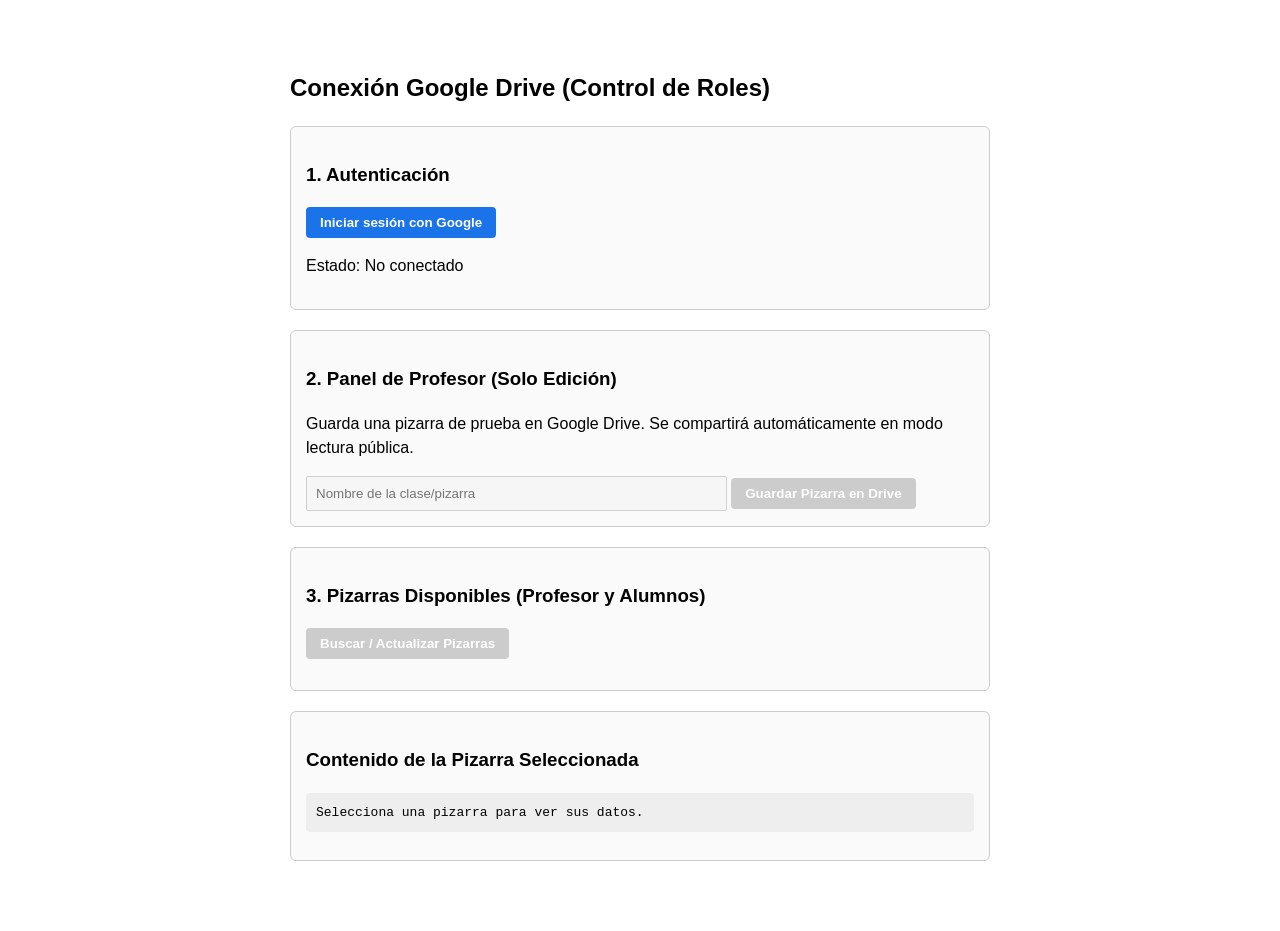
==== registro.html @ 4dcffdc2 "Add registro.html for Google Drive integration" ====
<!DOCTYPE html>
<html lang="es">
<head>
  <meta charset="UTF-8">
  <meta name="viewport" content="width=device-width, initial-scale=1.0">
  <title>Prueba de Integración Google Drive - Profesor/Alumnos</title>
  <style>
    body {
      font-family: Arial, sans-serif;
      max-width: 700px;
      margin: 30px auto;
      padding: 20px;
      line-height: 1.5;
    }
    .box {
      border: 1px solid #ccc;
      padding: 15px;
      border-radius: 6px;
      margin-bottom: 20px;
      background-color: #fafafa;
    }
    .badge {
      display: inline-block;
      padding: 4px 8px;
      border-radius: 4px;
      font-weight: bold;
      color: white;
    }
    .teacher { background-color: #2e7d32; }
    .student { background-color: #1565c0; }
    button {
      padding: 8px 14px;
      border: none;
      background-color: #1a73e8;
      color: white;
      border-radius: 4px;
      cursor: pointer;
      font-weight: bold;
    }
    button:disabled { background-color: #ccc; cursor: not-allowed; }
    ul { list-style-type: none; padding: 0; }
    li {
      background: white;
      border: 1px solid #ddd;
      padding: 10px;
      margin-bottom: 8px;
      display: flex;
      justify-content: space-between;
      align-items: center;
    }
  </style>
  <script src="https://accounts.google.com/gsi/client" onload="initGIS()" async defer></script>
</head>
<body>

  <h2>Conexión Google Drive (Control de Roles)</h2>

  <!-- 1. Autenticación -->
  <div class="box">
    <h3>1. Autenticación</h3>
    <button id="authBtn" onclick="handleAuthClick()">Iniciar sesión con Google</button>
    <p id="userInfo">Estado: No conectado</p>
    <p id="roleBadge"></p>
  </div>

  <!-- 2. Zona de Profesor (Edición/Guardado) -->
  <div class="box">
    <h3>2. Panel de Profesor (Solo Edición)</h3>
    <p>Guarda una pizarra de prueba en Google Drive. Se compartirá automáticamente en modo lectura pública.</p>
    <input type="text" id="boardTitle" placeholder="Nombre de la clase/pizarra" style="padding: 8px; width: 60%;" disabled>
    <button id="saveBtn" onclick="saveWhiteboardTest()" disabled>Guardar Pizarra en Drive</button>
  </div>

  <!-- 3. Zona de Alumnos y Profesor (Lectura/Carga) -->
  <div class="box">
    <h3>3. Pizarras Disponibles (Profesor y Alumnos)</h3>
    <button id="listBtn" onclick="listWhiteboards()" disabled>Buscar / Actualizar Pizarras</button>
    <ul id="boardsList"></ul>
  </div>

  <!-- 4. Vista previa de datos cargados -->
  <div class="box">
    <h3>Contenido de la Pizarra Seleccionada</h3>
    <pre id="fileContent" style="background: #eee; padding: 10px; border-radius: 4px;">Selecciona una pizarra para ver sus datos.</pre>
  </div>

  <script>
    // ⚠️ CONFIGURACIÓN:
    const CLIENT_ID = 'TU_CLIENT_ID_AQUI.apps.googleusercontent.com';
    const TEACHER_EMAIL = 'tu_correo_profesor@gmail.com'; // Correo exacto del profesor

    const SCOPES = 'https://www.googleapis.com/auth/drive.file https://www.googleapis.com/auth/userinfo.email';

    let tokenClient;
    let accessToken = null;
    let currentUserEmail = null;
    let isTeacher = false;

    function initGIS() {
      tokenClient = google.accounts.oauth2.initTokenClient({
        client_id: CLIENT_ID,
        scope: SCOPES,
        callback: async (response) => {
          if (response.error) return console.error(response);
          
          accessToken = response.access_token;
          await fetchUserProfile();
          updateUIByRole();
        },
      });
    }

    function handleAuthClick() {
      if (CLIENT_ID.includes('TU_CLIENT_ID_AQUI')) {
        alert('Ingresa un CLIENT_ID válido en el código.');
        return;
      }
      tokenClient.requestAccessToken({ prompt: 'consent' });
    }

    // Obtener correo del usuario autenticado
    async function fetchUserProfile() {
      try {
        const res = await fetch('https://www.googleapis.com/oauth2/v3/userinfo', {
          headers: { Authorization: `Bearer ${accessToken}` }
        });
        const data = await res.json();
        currentUserEmail = data.email;
        isTeacher = (currentUserEmail.toLowerCase() === TEACHER_EMAIL.toLowerCase());
      } catch (err) {
        console.error('Error obteniendo perfil:', err);
      }
    }

    // Actualizar interfaz según el rol detectado
    function updateUIByRole() {
      document.getElementById('userInfo').innerText = `Conectado como: ${currentUserEmail}`;
      const badge = document.getElementById('roleBadge');

      if (isTeacher) {
        badge.innerHTML = '<span class="badge teacher">ROL: PROFESOR (Editor)</span>';
        document.getElementById('boardTitle').disabled = false;
        document.getElementById('saveBtn').disabled = false;
      } else {
        badge.innerHTML = '<span class="badge student">ROL: ALUMNO (Solo Lectura)</span>';
        document.getElementById('boardTitle').disabled = true;
        document.getElementById('saveBtn').disabled = true;
      }

      document.getElementById('listBtn').disabled = false;
      listWhiteboards();
    }

    // GUARDAR (Solo Profesor): Crea archivo y le asigna permiso público de lectura
    async function saveWhiteboardTest() {
      const title = document.getElementById('boardTitle').value.trim() || 'Clase sin título';
      
      // Datos de ejemplo que representan el dibujo o estado de la pizarra
      const whiteboardData = {
        title: title,
        teacher: currentUserEmail,
        createdAt: new Date().toISOString(),
        strokes: [{ tool: 'pen', color: '#ff0000', points: [[10, 10], [50, 50]] }]
      };

      const metadata = {
        name: `PIZARRA_${title}.json`,
        mimeType: 'application/json'
      };

      const formData = new FormData();
      formData.append('metadata', new Blob([JSON.stringify(metadata)], { type: 'application/json' }));
      formData.append('file', new Blob([JSON.stringify(whiteboardData, null, 2)], { type: 'application/json' }));

      try {
        // 1. Subir archivo
        const response = await fetch('https://www.googleapis.com/upload/drive/v3/files?uploadType=multipart', {
          method: 'POST',
          headers: { Authorization: `Bearer ${accessToken}` },
          body: formData
        });
        const file = await response.json();

        if (response.ok) {
          // 2. Hacerlo accesible a CUALQUIER alumno sin registrar correos previa
          await setPublicReadPermission(file.id);
          alert('Pizarra guardada y publicada para los alumnos con éxito.');
          listWhiteboards();
        } else {
          alert('Error al guardar: ' + file.error.message);
        }
      } catch (err) {
        console.error(err);
      }
    }

    // Otorga permiso de lectura a cualquiera que tenga acceso
    async function setPublicReadPermission(fileId) {
      await fetch(`https://www.googleapis.com/drive/v3/files/${fileId}/permissions`, {
        method: 'POST',
        headers: {
          Authorization: `Bearer ${accessToken}`,
          'Content-Type': 'application/json'
        },
        body: JSON.stringify({
          role: 'reader',
          type: 'anyone'
        })
      });
    }

    // LISTAR: Muestra las pizarras disponibles
    async function listWhiteboards() {
      try {
        const response = await fetch("https://www.googleapis.com/drive/v3/files?q=name+contains+'PIZARRA_'&fields=files(id,name,createdTime)", {
          headers: { Authorization: `Bearer ${accessToken}` }
        });
        const data = await response.json();
        const list = document.getElementById('boardsList');
        list.innerHTML = '';

        if (data.files && data.files.length > 0) {
          data.files.forEach(file => {
            const li = document.createElement('li');
            li.innerHTML = `
              <span><strong>${file.name}</strong></span>
              <button onclick="readWhiteboard('${file.id}')">Abrir / Leer</button>
            `;
            list.appendChild(li);
          });
        } else {
          list.innerHTML = '<li>No se encontraron pizarras guardadas.</li>';
        }
      } catch (err) {
        console.error(err);
      }
    }

    // LEER: Obtiene los datos del archivo seleccionado
    async function readWhiteboard(fileId) {
      try {
        const response = await fetch(`https://www.googleapis.com/drive/v3/files/${fileId}?alt=media`, {
          headers: { Authorization: `Bearer ${accessToken}` }
        });
        const content = await response.text();
        document.getElementById('fileContent').innerText = content;
      } catch (err) {
        console.error(err);
      }
    }
  </script>
</body>
</html>
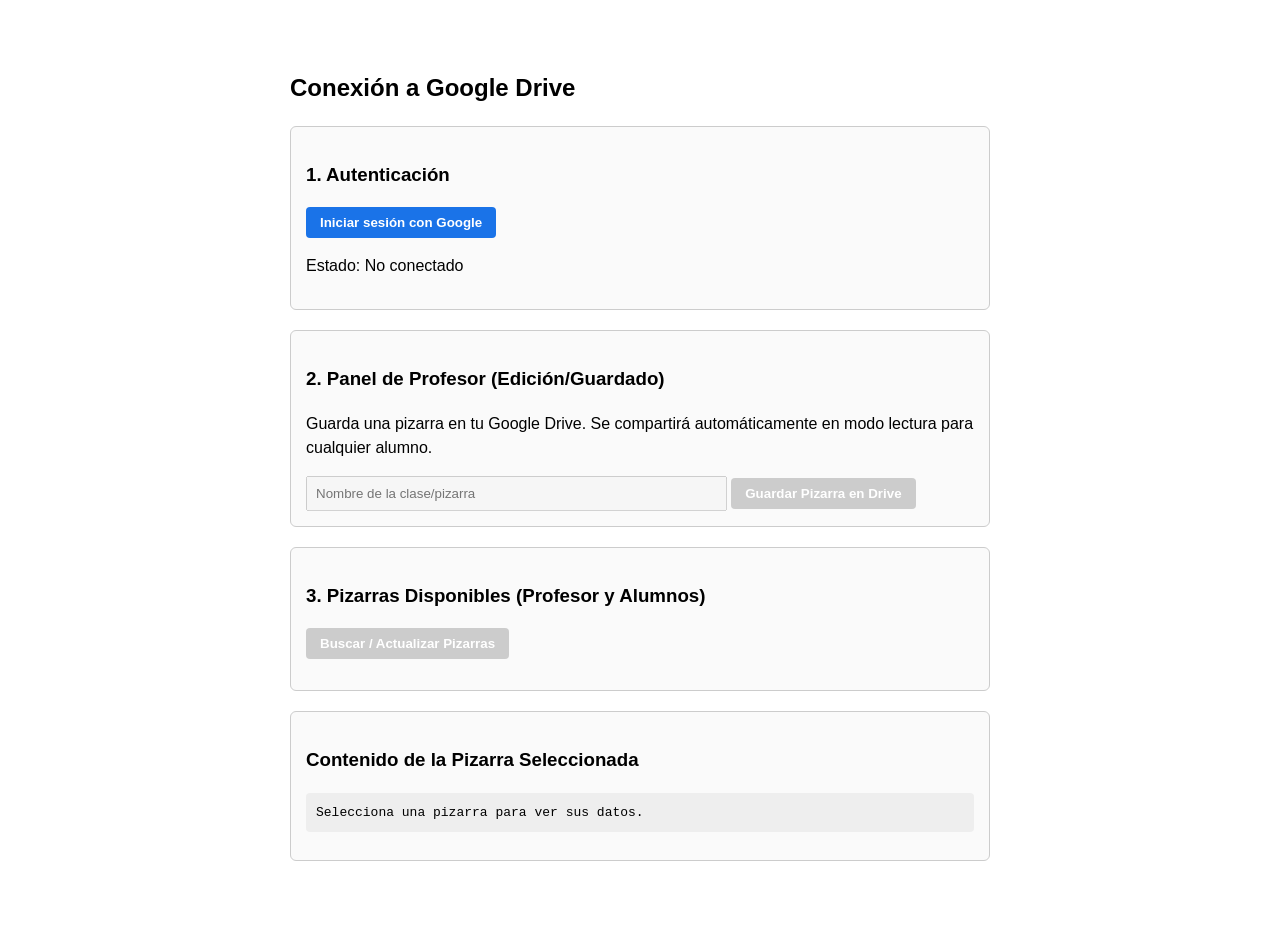
==== commit fec5a969: "Update registro.html" ====
--- a/registro.html
+++ b/registro.html
@@ -3,7 +3,7 @@
 <head>
   <meta charset="UTF-8">
   <meta name="viewport" content="width=device-width, initial-scale=1.0">
-  <title>Prueba de Integración Google Drive - Profesor/Alumnos</title>
+  <title>Conexión Google Drive - Integración Pizarra</title>
   <style>
     body {
       font-family: Arial, sans-serif;
@@ -53,7 +53,7 @@
 </head>
 <body>
 
-  <h2>Conexión Google Drive (Control de Roles)</h2>
+  <h2>Conexión a Google Drive</h2>
 
   <!-- 1. Autenticación -->
   <div class="box">
@@ -63,15 +63,15 @@
     <p id="roleBadge"></p>
   </div>
 
-  <!-- 2. Zona de Profesor (Edición/Guardado) -->
-  <div class="box">
-    <h3>2. Panel de Profesor (Solo Edición)</h3>
-    <p>Guarda una pizarra de prueba en Google Drive. Se compartirá automáticamente en modo lectura pública.</p>
+  <!-- 2. Zona de Profesor -->
+  <div class="box">
+    <h3>2. Panel de Profesor (Edición/Guardado)</h3>
+    <p>Guarda una pizarra en tu Google Drive. Se compartirá automáticamente en modo lectura para cualquier alumno.</p>
     <input type="text" id="boardTitle" placeholder="Nombre de la clase/pizarra" style="padding: 8px; width: 60%;" disabled>
     <button id="saveBtn" onclick="saveWhiteboardTest()" disabled>Guardar Pizarra en Drive</button>
   </div>
 
-  <!-- 3. Zona de Alumnos y Profesor (Lectura/Carga) -->
+  <!-- 3. Zona de Alumnos y Profesor -->
   <div class="box">
     <h3>3. Pizarras Disponibles (Profesor y Alumnos)</h3>
     <button id="listBtn" onclick="listWhiteboards()" disabled>Buscar / Actualizar Pizarras</button>
@@ -81,13 +81,13 @@
   <!-- 4. Vista previa de datos cargados -->
   <div class="box">
     <h3>Contenido de la Pizarra Seleccionada</h3>
-    <pre id="fileContent" style="background: #eee; padding: 10px; border-radius: 4px;">Selecciona una pizarra para ver sus datos.</pre>
+    <pre id="fileContent" style="background: #eee; padding: 10px; border-radius: 4px; overflow-x: auto;">Selecciona una pizarra para ver sus datos.</pre>
   </div>
 
   <script>
-    // ⚠️ CONFIGURACIÓN:
-    const CLIENT_ID = 'TU_CLIENT_ID_AQUI.apps.googleusercontent.com';
-    const TEACHER_EMAIL = 'tu_correo_profesor@gmail.com'; // Correo exacto del profesor
+      // Configuración de credenciales y roles
+      const CLIENT_ID = '105539045721-rqso8ee1qvak0f35lm72dl0iqgaisqqe.apps.googleusercontent.com';
+      const TEACHER_EMAIL = 'ingeniero.diego.bustamante@gmail.com';
 
     const SCOPES = 'https://www.googleapis.com/auth/drive.file https://www.googleapis.com/auth/userinfo.email';
 
@@ -101,7 +101,11 @@
         client_id: CLIENT_ID,
         scope: SCOPES,
         callback: async (response) => {
-          if (response.error) return console.error(response);
+          if (response.error) {
+            console.error('Error OAuth:', response);
+            alert('Error al iniciar sesión: ' + response.error);
+            return;
+          }
           
           accessToken = response.access_token;
           await fetchUserProfile();
@@ -111,10 +115,6 @@
     }
 
     function handleAuthClick() {
-      if (CLIENT_ID.includes('TU_CLIENT_ID_AQUI')) {
-        alert('Ingresa un CLIENT_ID válido en el código.');
-        return;
-      }
       tokenClient.requestAccessToken({ prompt: 'consent' });
     }
 
@@ -151,11 +151,10 @@
       listWhiteboards();
     }
 
-    // GUARDAR (Solo Profesor): Crea archivo y le asigna permiso público de lectura
+    // GUARDAR (Solo Profesor)
     async function saveWhiteboardTest() {
       const title = document.getElementById('boardTitle').value.trim() || 'Clase sin título';
       
-      // Datos de ejemplo que representan el dibujo o estado de la pizarra
       const whiteboardData = {
         title: title,
         teacher: currentUserEmail,
@@ -173,7 +172,6 @@
       formData.append('file', new Blob([JSON.stringify(whiteboardData, null, 2)], { type: 'application/json' }));
 
       try {
-        // 1. Subir archivo
         const response = await fetch('https://www.googleapis.com/upload/drive/v3/files?uploadType=multipart', {
           method: 'POST',
           headers: { Authorization: `Bearer ${accessToken}` },
@@ -182,9 +180,8 @@
         const file = await response.json();
 
         if (response.ok) {
-          // 2. Hacerlo accesible a CUALQUIER alumno sin registrar correos previa
           await setPublicReadPermission(file.id);
-          alert('Pizarra guardada y publicada para los alumnos con éxito.');
+          alert('Pizarra guardada en Drive y compartida en modo lectura.');
           listWhiteboards();
         } else {
           alert('Error al guardar: ' + file.error.message);
@@ -194,7 +191,7 @@
       }
     }
 
-    // Otorga permiso de lectura a cualquiera que tenga acceso
+    // Asignar permiso de lectura pública
     async function setPublicReadPermission(fileId) {
       await fetch(`https://www.googleapis.com/drive/v3/files/${fileId}/permissions`, {
         method: 'POST',
@@ -209,7 +206,7 @@
       });
     }
 
-    // LISTAR: Muestra las pizarras disponibles
+    // LISTAR Pizarras
     async function listWhiteboards() {
       try {
         const response = await fetch("https://www.googleapis.com/drive/v3/files?q=name+contains+'PIZARRA_'&fields=files(id,name,createdTime)", {
@@ -236,7 +233,7 @@
       }
     }
 
-    // LEER: Obtiene los datos del archivo seleccionado
+    // LEER Pizarra
     async function readWhiteboard(fileId) {
       try {
         const response = await fetch(`https://www.googleapis.com/drive/v3/files/${fileId}?alt=media`, {
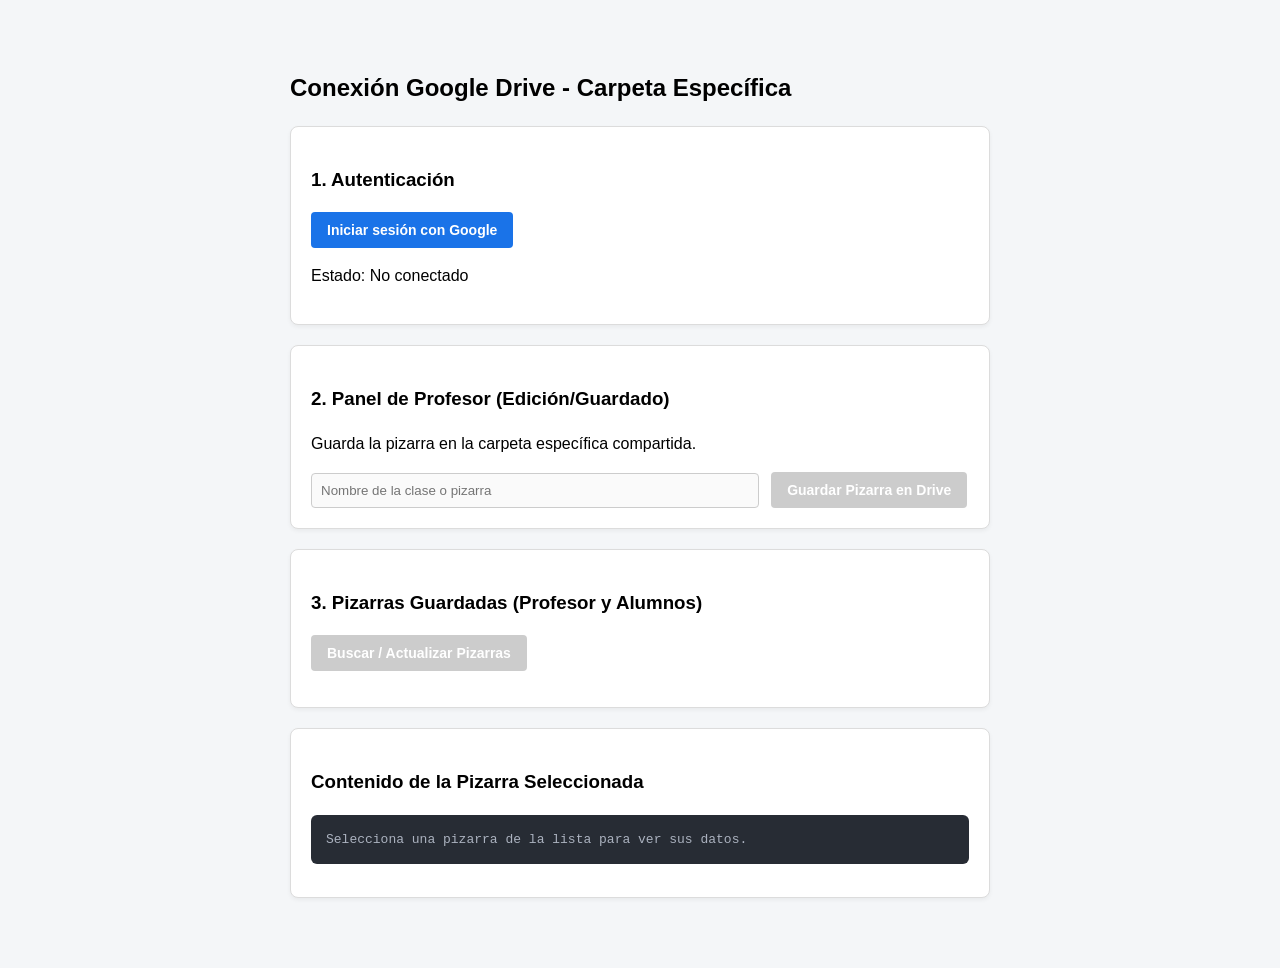
==== commit 7eecf225: "prueba de coneccion a google" ====
--- a/registro.html
+++ b/registro.html
@@ -1,9 +1,10 @@
+
 <!DOCTYPE html>
 <html lang="es">
 <head>
   <meta charset="UTF-8">
   <meta name="viewport" content="width=device-width, initial-scale=1.0">
-  <title>Conexión Google Drive - Integración Pizarra</title>
+  <title>Conexión Google Drive - Carpeta Específica</title>
   <style>
     body {
       font-family: Arial, sans-serif;
@@ -11,83 +12,106 @@
       margin: 30px auto;
       padding: 20px;
       line-height: 1.5;
+      background-color: #f4f6f8;
     }
     .box {
-      border: 1px solid #ccc;
-      padding: 15px;
-      border-radius: 6px;
+      border: 1px solid #dcdcdc;
+      padding: 20px;
+      border-radius: 8px;
       margin-bottom: 20px;
-      background-color: #fafafa;
+      background-color: #ffffff;
+      box-shadow: 0 2px 4px rgba(0,0,0,0.05);
     }
     .badge {
       display: inline-block;
-      padding: 4px 8px;
+      padding: 5px 10px;
       border-radius: 4px;
       font-weight: bold;
       color: white;
+      margin-top: 5px;
     }
     .teacher { background-color: #2e7d32; }
     .student { background-color: #1565c0; }
     button {
-      padding: 8px 14px;
+      padding: 10px 16px;
       border: none;
       background-color: #1a73e8;
       color: white;
       border-radius: 4px;
       cursor: pointer;
       font-weight: bold;
+      font-size: 14px;
     }
     button:disabled { background-color: #ccc; cursor: not-allowed; }
-    ul { list-style-type: none; padding: 0; }
+    input[type="text"] {
+      padding: 9px;
+      width: 65%;
+      border: 1px solid #ccc;
+      border-radius: 4px;
+      margin-right: 8px;
+    }
+    ul { list-style-type: none; padding: 0; margin-top: 15px; }
     li {
-      background: white;
-      border: 1px solid #ddd;
-      padding: 10px;
+      background: #f9f9f9;
+      border: 1px solid #e0e0e0;
+      padding: 12px;
       margin-bottom: 8px;
+      border-radius: 4px;
       display: flex;
       justify-content: space-between;
       align-items: center;
+    }
+    pre {
+      background: #272c34;
+      color: #abb2bf;
+      padding: 15px;
+      border-radius: 6px;
+      overflow-x: auto;
+      max-height: 250px;
     }
   </style>
   <script src="https://accounts.google.com/gsi/client" onload="initGIS()" async defer></script>
 </head>
 <body>
 
-  <h2>Conexión a Google Drive</h2>
+  <h2>Conexión Google Drive - Carpeta Específica</h2>
 
   <!-- 1. Autenticación -->
   <div class="box">
     <h3>1. Autenticación</h3>
     <button id="authBtn" onclick="handleAuthClick()">Iniciar sesión con Google</button>
     <p id="userInfo">Estado: No conectado</p>
-    <p id="roleBadge"></p>
-  </div>
-
-  <!-- 2. Zona de Profesor -->
+    <div id="roleBadge"></div>
+  </div>
+
+  <!-- 2. Panel de Profesor -->
   <div class="box">
     <h3>2. Panel de Profesor (Edición/Guardado)</h3>
-    <p>Guarda una pizarra en tu Google Drive. Se compartirá automáticamente en modo lectura para cualquier alumno.</p>
-    <input type="text" id="boardTitle" placeholder="Nombre de la clase/pizarra" style="padding: 8px; width: 60%;" disabled>
+    <p>Guarda la pizarra en la carpeta específica compartida.</p>
+    <input type="text" id="boardTitle" placeholder="Nombre de la clase o pizarra" disabled>
     <button id="saveBtn" onclick="saveWhiteboardTest()" disabled>Guardar Pizarra en Drive</button>
   </div>
 
-  <!-- 3. Zona de Alumnos y Profesor -->
-  <div class="box">
-    <h3>3. Pizarras Disponibles (Profesor y Alumnos)</h3>
+  <!-- 3. Zona de Pizarras Disponibles -->
+  <div class="box">
+    <h3>3. Pizarras Guardadas (Profesor y Alumnos)</h3>
     <button id="listBtn" onclick="listWhiteboards()" disabled>Buscar / Actualizar Pizarras</button>
     <ul id="boardsList"></ul>
   </div>
 
-  <!-- 4. Vista previa de datos cargados -->
+  <!-- 4. Contenido de Pizarra -->
   <div class="box">
     <h3>Contenido de la Pizarra Seleccionada</h3>
-    <pre id="fileContent" style="background: #eee; padding: 10px; border-radius: 4px; overflow-x: auto;">Selecciona una pizarra para ver sus datos.</pre>
+    <pre id="fileContent">Selecciona una pizarra de la lista para ver sus datos.</pre>
   </div>
 
   <script>
-      // Configuración de credenciales y roles
-      const CLIENT_ID = '105539045721-rqso8ee1qvak0f35lm72dl0iqgaisqqe.apps.googleusercontent.com';
-      const TEACHER_EMAIL = 'ingeniero.diego.bustamante@gmail.com';
+    // CONFIGURACIÓN DE CREDENCIALES Y CARPETA
+    const CLIENT_ID = '105539045721-rqso8ee1qvak0f35lm72dl0iqgaisqqe.apps.googleusercontent.com';
+    const TEACHER_EMAIL = 'ingeniero.diego.bustamante@gmail.com';
+    
+    // ⚠️ PEGA AQUÍ EL ID DE TU CARPETA OBTENIDO DE LA URL DE DRIVE:
+    const TARGET_FOLDER_ID = '1F9G2av-nBxT4lnOI9TeG4Do0cadbbESQ'; 
 
     const SCOPES = 'https://www.googleapis.com/auth/drive.file https://www.googleapis.com/auth/userinfo.email';
 
@@ -102,11 +126,10 @@
         scope: SCOPES,
         callback: async (response) => {
           if (response.error) {
-            console.error('Error OAuth:', response);
-            alert('Error al iniciar sesión: ' + response.error);
+            console.error('Error de autenticación:', response);
+            alert('Error al autenticar: ' + response.error);
             return;
           }
-          
           accessToken = response.access_token;
           await fetchUserProfile();
           updateUIByRole();
@@ -114,11 +137,11 @@
       });
     }
 
-    function handleAuthClick() {
-      tokenClient.requestAccessToken({ prompt: 'consent' });
-    }
-
-    // Obtener correo del usuario autenticado
+     function handleAuthClick() {
+      // 'select_account consent' fuerza el menú de selección de correo y confirmación de permisos
+    tokenClient.requestAccessToken({ prompt: 'select_account consent' });
+     }
+
     async function fetchUserProfile() {
       try {
         const res = await fetch('https://www.googleapis.com/oauth2/v3/userinfo', {
@@ -128,11 +151,10 @@
         currentUserEmail = data.email;
         isTeacher = (currentUserEmail.toLowerCase() === TEACHER_EMAIL.toLowerCase());
       } catch (err) {
-        console.error('Error obteniendo perfil:', err);
-      }
-    }
-
-    // Actualizar interfaz según el rol detectado
+        console.error('Error al obtener perfil:', err);
+      }
+    }
+
     function updateUIByRole() {
       document.getElementById('userInfo').innerText = `Conectado como: ${currentUserEmail}`;
       const badge = document.getElementById('roleBadge');
@@ -151,10 +173,15 @@
       listWhiteboards();
     }
 
-    // GUARDAR (Solo Profesor)
+    // GUARDAR: Guarda directamente dentro del ID de carpeta especificado
     async function saveWhiteboardTest() {
       const title = document.getElementById('boardTitle').value.trim() || 'Clase sin título';
-      
+
+      if (TARGET_FOLDER_ID === 'TU_FOLDER_ID_AQUI') {
+        alert('Por favor reemplaza TU_FOLDER_ID_AQUI en el código por el ID real de tu carpeta.');
+        return;
+      }
+
       const whiteboardData = {
         title: title,
         teacher: currentUserEmail,
@@ -164,7 +191,8 @@
 
       const metadata = {
         name: `PIZARRA_${title}.json`,
-        mimeType: 'application/json'
+        mimeType: 'application/json',
+        parents: [TARGET_FOLDER_ID] // 👈 Asigna la carpeta destino
       };
 
       const formData = new FormData();
@@ -181,17 +209,17 @@
 
         if (response.ok) {
           await setPublicReadPermission(file.id);
-          alert('Pizarra guardada en Drive y compartida en modo lectura.');
+          alert('Pizarra guardada con éxito en la carpeta seleccionada.');
+          document.getElementById('boardTitle').value = '';
           listWhiteboards();
         } else {
           alert('Error al guardar: ' + file.error.message);
         }
       } catch (err) {
-        console.error(err);
-      }
-    }
-
-    // Asignar permiso de lectura pública
+        console.error('Error en subida:', err);
+      }
+    }
+
     async function setPublicReadPermission(fileId) {
       await fetch(`https://www.googleapis.com/drive/v3/files/${fileId}/permissions`, {
         method: 'POST',
@@ -206,12 +234,16 @@
       });
     }
 
-    // LISTAR Pizarras
+    // LISTAR: Busca archivos únicamente contenidos en la carpeta especificada
     async function listWhiteboards() {
-      try {
-        const response = await fetch("https://www.googleapis.com/drive/v3/files?q=name+contains+'PIZARRA_'&fields=files(id,name,createdTime)", {
+      if (TARGET_FOLDER_ID === 'TU_FOLDER_ID_AQUI') return;
+
+      try {
+        const query = encodeURIComponent(`'${TARGET_FOLDER_ID}' in parents and name contains 'PIZARRA_' and trashed = false`);
+        const response = await fetch(`https://www.googleapis.com/drive/v3/files?q=${query}&fields=files(id,name,createdTime)`, {
           headers: { Authorization: `Bearer ${accessToken}` }
         });
+        
         const data = await response.json();
         const list = document.getElementById('boardsList');
         list.innerHTML = '';
@@ -226,14 +258,13 @@
             list.appendChild(li);
           });
         } else {
-          list.innerHTML = '<li>No se encontraron pizarras guardadas.</li>';
+          list.innerHTML = '<li>No se encontraron pizarras guardadas en esta carpeta.</li>';
         }
       } catch (err) {
-        console.error(err);
-      }
-    }
-
-    // LEER Pizarra
+        console.error('Error listando pizarras:', err);
+      }
+    }
+
     async function readWhiteboard(fileId) {
       try {
         const response = await fetch(`https://www.googleapis.com/drive/v3/files/${fileId}?alt=media`, {
@@ -242,9 +273,9 @@
         const content = await response.text();
         document.getElementById('fileContent').innerText = content;
       } catch (err) {
-        console.error(err);
+        console.error('Error leyendo archivo:', err);
       }
     }
   </script>
 </body>
-</html>
+</html>
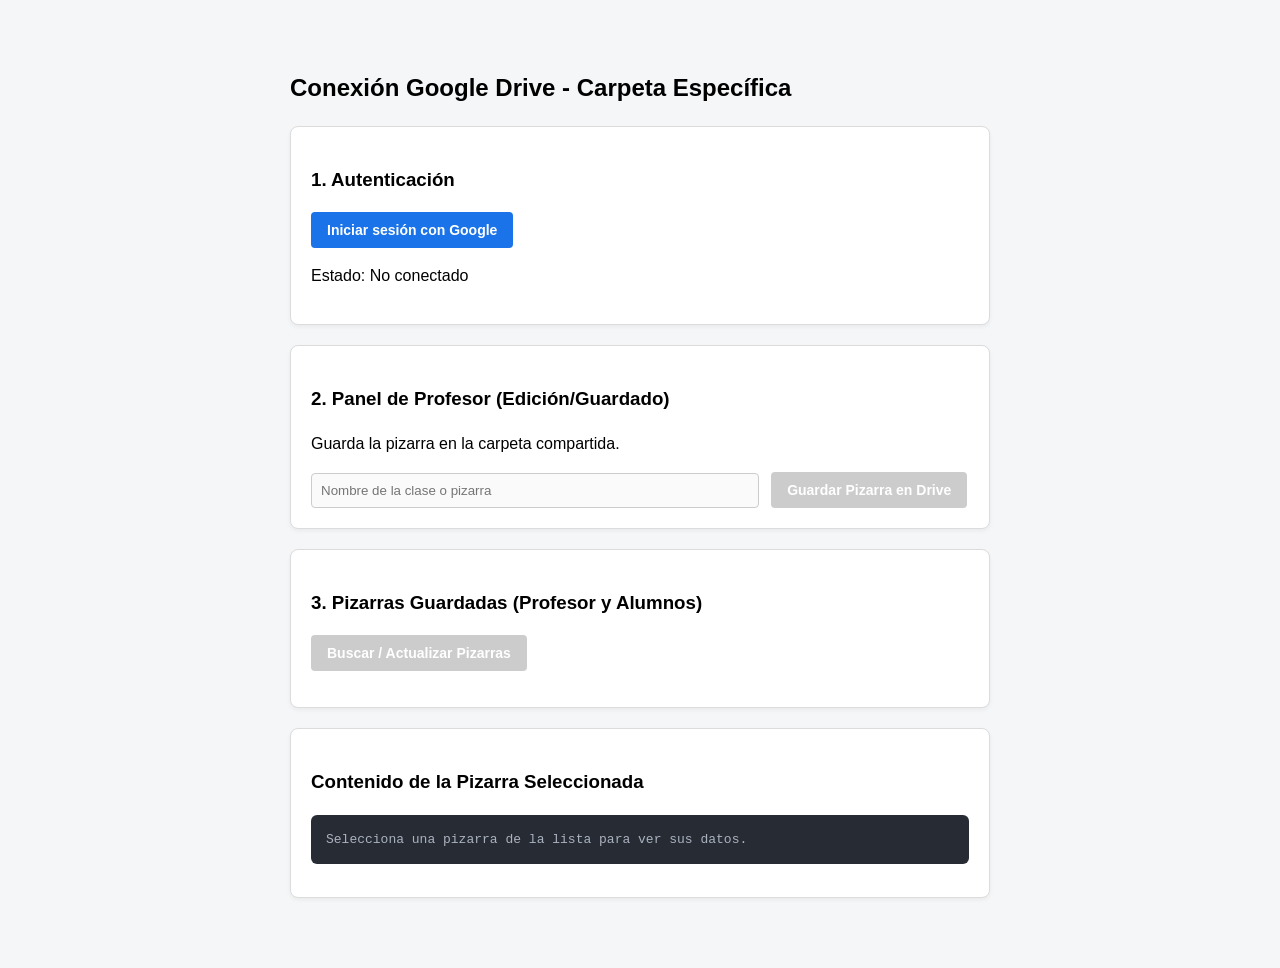
==== commit ae8d8916: "Arreglar permisos de carpetas para poner archivo en carpeta de drive y no en la raiz" ====
--- a/registro.html
+++ b/registro.html
@@ -1,4 +1,3 @@
-
 <!DOCTYPE html>
 <html lang="es">
 <head>
@@ -87,7 +86,7 @@
   <!-- 2. Panel de Profesor -->
   <div class="box">
     <h3>2. Panel de Profesor (Edición/Guardado)</h3>
-    <p>Guarda la pizarra en la carpeta específica compartida.</p>
+    <p>Guarda la pizarra en la carpeta compartida.</p>
     <input type="text" id="boardTitle" placeholder="Nombre de la clase o pizarra" disabled>
     <button id="saveBtn" onclick="saveWhiteboardTest()" disabled>Guardar Pizarra en Drive</button>
   </div>
@@ -106,14 +105,13 @@
   </div>
 
   <script>
-    // CONFIGURACIÓN DE CREDENCIALES Y CARPETA
+    // CREDENCIALES Y UBICACIÓN
     const CLIENT_ID = '105539045721-rqso8ee1qvak0f35lm72dl0iqgaisqqe.apps.googleusercontent.com';
     const TEACHER_EMAIL = 'ingeniero.diego.bustamante@gmail.com';
-    
-    // ⚠️ PEGA AQUÍ EL ID DE TU CARPETA OBTENIDO DE LA URL DE DRIVE:
     const TARGET_FOLDER_ID = '1F9G2av-nBxT4lnOI9TeG4Do0cadbbESQ'; 
 
-    const SCOPES = 'https://www.googleapis.com/auth/drive.file https://www.googleapis.com/auth/userinfo.email';
+    // Permisos completos de Drive para poder escribir dentro de carpetas preexistentes
+    const SCOPES = 'https://www.googleapis.com/auth/drive https://www.googleapis.com/auth/userinfo.email';
 
     let tokenClient;
     let accessToken = null;
@@ -137,10 +135,10 @@
       });
     }
 
-     function handleAuthClick() {
-      // 'select_account consent' fuerza el menú de selección de correo y confirmación de permisos
-    tokenClient.requestAccessToken({ prompt: 'select_account consent' });
-     }
+    function handleAuthClick() {
+      // Obliga a mostrar selector de cuenta para renovar el alcance (Scope)
+      tokenClient.requestAccessToken({ prompt: 'select_account consent' });
+    }
 
     async function fetchUserProfile() {
       try {
@@ -173,14 +171,14 @@
       listWhiteboards();
     }
 
-    // GUARDAR: Guarda directamente dentro del ID de carpeta especificado
+    // GUARDAR: Método de 2 pasos (Crea metadato en la carpeta y luego inyecta contenido)
     async function saveWhiteboardTest() {
-      const title = document.getElementById('boardTitle').value.trim() || 'Clase sin título';
-
-      if (TARGET_FOLDER_ID === 'TU_FOLDER_ID_AQUI') {
-        alert('Por favor reemplaza TU_FOLDER_ID_AQUI en el código por el ID real de tu carpeta.');
-        return;
-      }
+      const titleInput = document.getElementById('boardTitle');
+      const title = titleInput.value.trim() || 'Clase sin título';
+      const saveBtn = document.getElementById('saveBtn');
+
+      saveBtn.disabled = true;
+      saveBtn.innerText = 'Guardando...';
 
       const whiteboardData = {
         title: title,
@@ -189,63 +187,86 @@
         strokes: [{ tool: 'pen', color: '#ff0000', points: [[10, 10], [50, 50]] }]
       };
 
-      const metadata = {
-        name: `PIZARRA_${title}.json`,
-        mimeType: 'application/json',
-        parents: [TARGET_FOLDER_ID] // 👈 Asigna la carpeta destino
-      };
-
-      const formData = new FormData();
-      formData.append('metadata', new Blob([JSON.stringify(metadata)], { type: 'application/json' }));
-      formData.append('file', new Blob([JSON.stringify(whiteboardData, null, 2)], { type: 'application/json' }));
-
-      try {
-        const response = await fetch('https://www.googleapis.com/upload/drive/v3/files?uploadType=multipart', {
+      try {
+        // Paso 1: Crear archivo con ubicación específica asignada
+        const metadataResponse = await fetch('https://www.googleapis.com/drive/v3/files', {
           method: 'POST',
-          headers: { Authorization: `Bearer ${accessToken}` },
-          body: formData
-        });
-        const file = await response.json();
-
-        if (response.ok) {
+          headers: {
+            Authorization: `Bearer ${accessToken}`,
+            'Content-Type': 'application/json'
+          },
+          body: JSON.stringify({
+            name: `PIZARRA_${title}.json`,
+            mimeType: 'application/json',
+            parents: [TARGET_FOLDER_ID]
+          })
+        });
+
+        const file = await metadataResponse.json();
+
+        if (!metadataResponse.ok) {
+          alert('Error al asignar la carpeta destino: ' + (file.error ? file.error.message : 'Error desconocido'));
+          return;
+        }
+
+        // Paso 2: Escribir los datos JSON en el ID creado
+        const contentResponse = await fetch(`https://www.googleapis.com/upload/drive/v3/files/${file.id}?uploadType=media`, {
+          method: 'PATCH',
+          headers: {
+            Authorization: `Bearer ${accessToken}`,
+            'Content-Type': 'application/json'
+          },
+          body: JSON.stringify(whiteboardData, null, 2)
+        });
+
+        if (contentResponse.ok) {
           await setPublicReadPermission(file.id);
-          alert('Pizarra guardada con éxito en la carpeta seleccionada.');
-          document.getElementById('boardTitle').value = '';
+          alert('¡Guardado exitoso! El archivo está dentro de tu carpeta seleccionada.');
+          titleInput.value = '';
           listWhiteboards();
         } else {
-          alert('Error al guardar: ' + file.error.message);
+          const errData = await contentResponse.json();
+          alert('Error subiendo contenido: ' + errData.error.message);
         }
       } catch (err) {
         console.error('Error en subida:', err);
+        alert('Ocurrió un error al intentar guardar.');
+      } finally {
+        saveBtn.disabled = !isTeacher;
+        saveBtn.innerText = 'Guardar Pizarra en Drive';
       }
     }
 
     async function setPublicReadPermission(fileId) {
-      await fetch(`https://www.googleapis.com/drive/v3/files/${fileId}/permissions`, {
-        method: 'POST',
-        headers: {
-          Authorization: `Bearer ${accessToken}`,
-          'Content-Type': 'application/json'
-        },
-        body: JSON.stringify({
-          role: 'reader',
-          type: 'anyone'
-        })
-      });
-    }
-
-    // LISTAR: Busca archivos únicamente contenidos en la carpeta especificada
+      try {
+        await fetch(`https://www.googleapis.com/drive/v3/files/${fileId}/permissions`, {
+          method: 'POST',
+          headers: {
+            Authorization: `Bearer ${accessToken}`,
+            'Content-Type': 'application/json'
+          },
+          body: JSON.stringify({
+            role: 'reader',
+            type: 'anyone'
+          })
+        });
+      } catch (err) {
+        console.error('Error asignando permiso de lectura:', err);
+      }
+    }
+
+    // LISTAR: Filtra únicamente los archivos guardados en el ID de la carpeta
     async function listWhiteboards() {
-      if (TARGET_FOLDER_ID === 'TU_FOLDER_ID_AQUI') return;
+      const list = document.getElementById('boardsList');
+      list.innerHTML = '<li>Buscando pizarras...</li>';
 
       try {
         const query = encodeURIComponent(`'${TARGET_FOLDER_ID}' in parents and name contains 'PIZARRA_' and trashed = false`);
-        const response = await fetch(`https://www.googleapis.com/drive/v3/files?q=${query}&fields=files(id,name,createdTime)`, {
+        const response = await fetch(`https://www.googleapis.com/drive/v3/files?q=${query}&fields=files(id,name,createdTime)&orderBy=createdTime desc`, {
           headers: { Authorization: `Bearer ${accessToken}` }
         });
         
         const data = await response.json();
-        const list = document.getElementById('boardsList');
         list.innerHTML = '';
 
         if (data.files && data.files.length > 0) {
@@ -262,10 +283,12 @@
         }
       } catch (err) {
         console.error('Error listando pizarras:', err);
+        list.innerHTML = '<li>Error al buscar pizarras.</li>';
       }
     }
 
     async function readWhiteboard(fileId) {
+      document.getElementById('fileContent').innerText = 'Cargando contenido...';
       try {
         const response = await fetch(`https://www.googleapis.com/drive/v3/files/${fileId}?alt=media`, {
           headers: { Authorization: `Bearer ${accessToken}` }
@@ -274,6 +297,7 @@
         document.getElementById('fileContent').innerText = content;
       } catch (err) {
         console.error('Error leyendo archivo:', err);
+        document.getElementById('fileContent').innerText = 'Error al leer la pizarra.';
       }
     }
   </script>
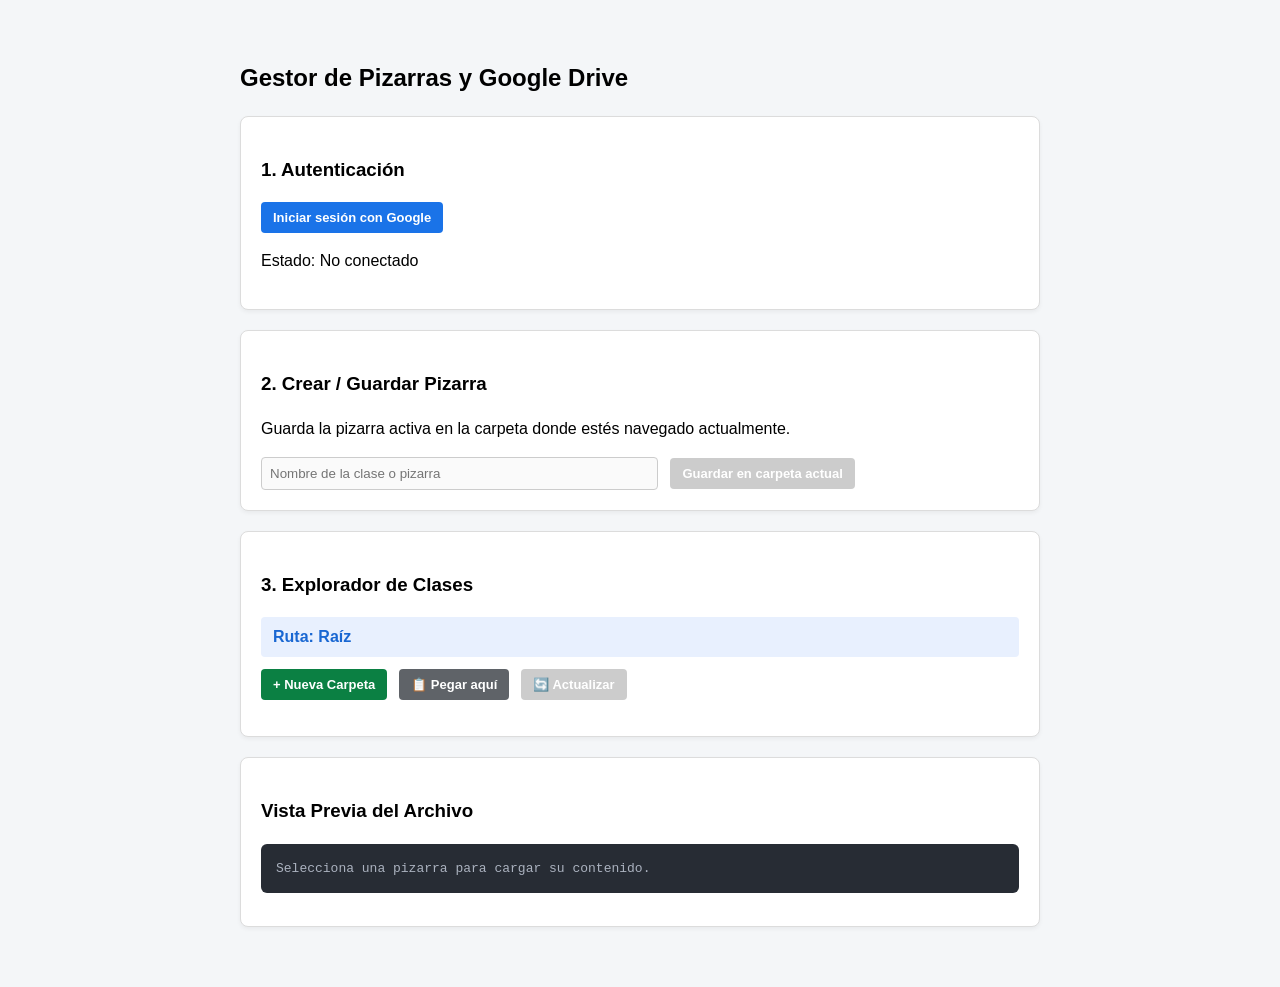
==== commit 29dec719: "añadir panel lateral" ====
--- a/registro.html
+++ b/registro.html
@@ -3,12 +3,12 @@
 <head>
   <meta charset="UTF-8">
   <meta name="viewport" content="width=device-width, initial-scale=1.0">
-  <title>Conexión Google Drive - Carpeta Específica</title>
+  <title>Gestor de Pizarras y Google Drive</title>
   <style>
     body {
       font-family: Arial, sans-serif;
-      max-width: 700px;
-      margin: 30px auto;
+      max-width: 800px;
+      margin: 20px auto;
       padding: 20px;
       line-height: 1.5;
       background-color: #f4f6f8;
@@ -32,33 +32,70 @@
     .teacher { background-color: #2e7d32; }
     .student { background-color: #1565c0; }
     button {
-      padding: 10px 16px;
+      padding: 8px 12px;
       border: none;
       background-color: #1a73e8;
       color: white;
       border-radius: 4px;
       cursor: pointer;
       font-weight: bold;
-      font-size: 14px;
+      font-size: 13px;
+      margin-right: 4px;
     }
     button:disabled { background-color: #ccc; cursor: not-allowed; }
+    button.btn-secondary { background-color: #5f6368; }
+    button.btn-action { background-color: #0b8043; }
+    
     input[type="text"] {
-      padding: 9px;
-      width: 65%;
+      padding: 8px;
+      width: 50%;
       border: 1px solid #ccc;
       border-radius: 4px;
       margin-right: 8px;
     }
-    ul { list-style-type: none; padding: 0; margin-top: 15px; }
+    
+    /* Navegación y explorador */
+    .breadcrumbs {
+      background: #e8f0fe;
+      padding: 8px 12px;
+      border-radius: 4px;
+      margin-bottom: 12px;
+      font-weight: bold;
+      color: #1967d2;
+    }
+    .breadcrumbs span {
+      cursor: pointer;
+      text-decoration: underline;
+    }
+
+    .toolbar {
+      display: flex;
+      gap: 8px;
+      margin-bottom: 15px;
+      align-items: center;
+      flex-wrap: wrap;
+    }
+
+    ul { list-style-type: none; padding: 0; margin-top: 10px; }
     li {
       background: #f9f9f9;
       border: 1px solid #e0e0e0;
-      padding: 12px;
+      padding: 10px 14px;
       margin-bottom: 8px;
       border-radius: 4px;
       display: flex;
       justify-content: space-between;
       align-items: center;
+    }
+    li.is-folder {
+      background-color: #f1f3f4;
+      border-left: 4px solid #1a73e8;
+    }
+    .item-title {
+      display: flex;
+      align-items: center;
+      gap: 8px;
+      cursor: pointer;
     }
     pre {
       background: #272c34;
@@ -68,12 +105,21 @@
       overflow-x: auto;
       max-height: 250px;
     }
+    .clipboard-bar {
+      font-size: 12px;
+      background: #fff3e0;
+      border: 1px solid #ffe0b2;
+      padding: 6px 10px;
+      border-radius: 4px;
+      margin-bottom: 10px;
+      display: none;
+    }
   </style>
   <script src="https://accounts.google.com/gsi/client" onload="initGIS()" async defer></script>
 </head>
 <body>
 
-  <h2>Conexión Google Drive - Carpeta Específica</h2>
+  <h2>Gestor de Pizarras y Google Drive</h2>
 
   <!-- 1. Autenticación -->
   <div class="box">
@@ -83,40 +129,56 @@
     <div id="roleBadge"></div>
   </div>
 
-  <!-- 2. Panel de Profesor -->
+  <!-- 2. Panel del Profesor -->
   <div class="box">
-    <h3>2. Panel de Profesor (Edición/Guardado)</h3>
-    <p>Guarda la pizarra en la carpeta compartida.</p>
+    <h3>2. Crear / Guardar Pizarra</h3>
+    <p>Guarda la pizarra activa en la carpeta donde estés navegado actualmente.</p>
     <input type="text" id="boardTitle" placeholder="Nombre de la clase o pizarra" disabled>
-    <button id="saveBtn" onclick="saveWhiteboardTest()" disabled>Guardar Pizarra en Drive</button>
+    <button id="saveBtn" onclick="saveWhiteboardTest()" disabled>Guardar en carpeta actual</button>
   </div>
 
-  <!-- 3. Zona de Pizarras Disponibles -->
+  <!-- 3. Explorador de Archivos y Carpetas -->
   <div class="box">
-    <h3>3. Pizarras Guardadas (Profesor y Alumnos)</h3>
-    <button id="listBtn" onclick="listWhiteboards()" disabled>Buscar / Actualizar Pizarras</button>
+    <h3>3. Explorador de Clases</h3>
+    
+    <!-- Ruta actual / Breadcrumb -->
+    <div class="breadcrumbs" id="breadcrumbsView">Ruta: Raíz</div>
+
+    <!-- Barra de acciones -->
+    <div class="toolbar">
+      <button id="newFolderBtn" class="btn-action" onclick="promptCreateFolder()" disabled>+ Nueva Carpeta</button>
+      <button id="pasteBtn" class="btn-secondary" onclick="pasteFile()" disabled>📋 Pegar aquí</button>
+      <button id="refreshBtn" onclick="refreshCurrentFolder()" disabled>🔄 Actualizar</button>
+    </div>
+
+    <!-- Indicador de archivo copiado -->
+    <div id="clipboardBar" class="clipboard-bar"></div>
+
     <ul id="boardsList"></ul>
   </div>
 
-  <!-- 4. Contenido de Pizarra -->
+  <!-- 4. Contenido de Pizarra Seleccionada -->
   <div class="box">
-    <h3>Contenido de la Pizarra Seleccionada</h3>
-    <pre id="fileContent">Selecciona una pizarra de la lista para ver sus datos.</pre>
+    <h3>Vista Previa del Archivo</h3>
+    <pre id="fileContent">Selecciona una pizarra para cargar su contenido.</pre>
   </div>
 
   <script>
-    // CREDENCIALES Y UBICACIÓN
+    // CONFIGURACIÓN DE CREDENCIALES
     const CLIENT_ID = '105539045721-rqso8ee1qvak0f35lm72dl0iqgaisqqe.apps.googleusercontent.com';
     const TEACHER_EMAIL = 'ingeniero.diego.bustamante@gmail.com';
-    const TARGET_FOLDER_ID = '1F9G2av-nBxT4lnOI9TeG4Do0cadbbESQ'; 
-
-    // Permisos completos de Drive para poder escribir dentro de carpetas preexistentes
+    const ROOT_FOLDER_ID = '1F9G2av-nBxT4lnOI9TeG4Do0cadbbESQ'; 
+
     const SCOPES = 'https://www.googleapis.com/auth/drive https://www.googleapis.com/auth/userinfo.email';
 
     let tokenClient;
     let accessToken = null;
     let currentUserEmail = null;
     let isTeacher = false;
+
+    // Estado de navegación
+    let folderHistory = [{ id: ROOT_FOLDER_ID, name: 'Raíz' }];
+    let clipboardFile = null; // Guardará { id, name } al copiar
 
     function initGIS() {
       tokenClient = google.accounts.oauth2.initTokenClient({
@@ -124,8 +186,7 @@
         scope: SCOPES,
         callback: async (response) => {
           if (response.error) {
-            console.error('Error de autenticación:', response);
-            alert('Error al autenticar: ' + response.error);
+            alert('Error de autenticación: ' + response.error);
             return;
           }
           accessToken = response.access_token;
@@ -136,7 +197,6 @@
     }
 
     function handleAuthClick() {
-      // Obliga a mostrar selector de cuenta para renovar el alcance (Scope)
       tokenClient.requestAccessToken({ prompt: 'select_account consent' });
     }
 
@@ -151,6 +211,10 @@
       } catch (err) {
         console.error('Error al obtener perfil:', err);
       }
+    }
+
+    function getCurrentFolderId() {
+      return folderHistory[folderHistory.length - 1].id;
     }
 
     function updateUIByRole() {
@@ -161,21 +225,145 @@
         badge.innerHTML = '<span class="badge teacher">ROL: PROFESOR (Editor)</span>';
         document.getElementById('boardTitle').disabled = false;
         document.getElementById('saveBtn').disabled = false;
+        document.getElementById('newFolderBtn').disabled = false;
       } else {
         badge.innerHTML = '<span class="badge student">ROL: ALUMNO (Solo Lectura)</span>';
         document.getElementById('boardTitle').disabled = true;
         document.getElementById('saveBtn').disabled = true;
-      }
-
-      document.getElementById('listBtn').disabled = false;
-      listWhiteboards();
-    }
-
-    // GUARDAR: Método de 2 pasos (Crea metadato en la carpeta y luego inyecta contenido)
+        document.getElementById('newFolderBtn').disabled = true;
+      }
+
+      document.getElementById('refreshBtn').disabled = false;
+      renderBreadcrumbs();
+      listFolderContents();
+    }
+
+    // NAVEGACIÓN Y BREADCRUMBS
+    function renderBreadcrumbs() {
+      const container = document.getElementById('breadcrumbsView');
+      container.innerHTML = 'Ruta: ';
+      
+      folderHistory.forEach((folder, index) => {
+        const span = document.createElement('span');
+        span.innerText = folder.name;
+        span.onclick = () => navigateToBreadcrumb(index);
+        container.appendChild(span);
+
+        if (index < folderHistory.length - 1) {
+          container.appendChild(document.createTextNode(' / '));
+        }
+      });
+    }
+
+    function navigateToFolder(folderId, folderName) {
+      folderHistory.push({ id: folderId, name: folderName });
+      renderBreadcrumbs();
+      listFolderContents();
+    }
+
+    function navigateToBreadcrumb(index) {
+      folderHistory = folderHistory.slice(0, index + 1);
+      renderBreadcrumbs();
+      listFolderContents();
+    }
+
+    function refreshCurrentFolder() {
+      listFolderContents();
+    }
+
+    // LISTAR CONTENIDO DE LA CARPETA ACTUAL
+    async function listFolderContents() {
+      const list = document.getElementById('boardsList');
+      list.innerHTML = '<li>Cargando contenido...</li>';
+
+      const currentFolderId = getCurrentFolderId();
+      const query = encodeURIComponent(`'${currentFolderId}' in parents and trashed = false`);
+
+      try {
+        const response = await fetch(`https://www.googleapis.com/drive/v3/files?q=${query}&fields=files(id,name,mimeType,createdTime)&orderBy=folder,name`, {
+          headers: { Authorization: `Bearer ${accessToken}` }
+        });
+        
+        const data = await response.json();
+        list.innerHTML = '';
+
+        if (data.files && data.files.length > 0) {
+          data.files.forEach(item => {
+            const isFolder = item.mimeType === 'application/vnd.google-apps.folder';
+            const li = document.createElement('li');
+            
+            if (isFolder) {
+              li.className = 'is-folder';
+              li.innerHTML = `
+                <div class="item-title" onclick="navigateToFolder('${item.id}', '${item.name}')">
+                  📁 <strong>${item.name}</strong>
+                </div>
+                <span><em>Carpeta</em></span>
+              `;
+            } else {
+              let copyBtnHtml = isTeacher ? `<button class="btn-secondary" onclick="copyFile('${item.id}', '${item.name}')">📄 Copiar</button>` : '';
+              li.innerHTML = `
+                <div class="item-title" onclick="readWhiteboard('${item.id}')">
+                  📝 <span>${item.name}</span>
+                </div>
+                <div>
+                  ${copyBtnHtml}
+                  <button onclick="readWhiteboard('${item.id}')">Abrir</button>
+                </div>
+              `;
+            }
+            list.appendChild(li);
+          });
+        } else {
+          list.innerHTML = '<li>Esta carpeta está vacía.</li>';
+        }
+      } catch (err) {
+        console.error('Error al listar contenido:', err);
+        list.innerHTML = '<li>Error al cargar la carpeta.</li>';
+      }
+    }
+
+    // CREAR NUEVA CARPETA
+    async function promptCreateFolder() {
+      const folderName = prompt('Nombre de la nueva carpeta:');
+      if (!folderName || !folderName.trim()) return;
+
+      const currentFolderId = getCurrentFolderId();
+
+      try {
+        const response = await fetch('https://www.googleapis.com/drive/v3/files', {
+          method: 'POST',
+          headers: {
+            Authorization: `Bearer ${accessToken}`,
+            'Content-Type': 'application/json'
+          },
+          body: JSON.stringify({
+            name: folderName.trim(),
+            mimeType: 'application/vnd.google-apps.folder',
+            parents: [currentFolderId]
+          })
+        });
+
+        const newFolder = await response.json();
+
+        if (response.ok) {
+          await setPublicReadPermission(newFolder.id);
+          alert(`Carpeta "${folderName}" creada.`);
+          listFolderContents();
+        } else {
+          alert('Error creando carpeta: ' + newFolder.error.message);
+        }
+      } catch (err) {
+        console.error('Error al crear carpeta:', err);
+      }
+    }
+
+    // GUARDAR NUEVA PIZARRA EN LA CARPETA ACTUAL
     async function saveWhiteboardTest() {
       const titleInput = document.getElementById('boardTitle');
       const title = titleInput.value.trim() || 'Clase sin título';
       const saveBtn = document.getElementById('saveBtn');
+      const currentFolderId = getCurrentFolderId();
 
       saveBtn.disabled = true;
       saveBtn.innerText = 'Guardando...';
@@ -188,7 +376,6 @@
       };
 
       try {
-        // Paso 1: Crear archivo con ubicación específica asignada
         const metadataResponse = await fetch('https://www.googleapis.com/drive/v3/files', {
           method: 'POST',
           headers: {
@@ -198,18 +385,17 @@
           body: JSON.stringify({
             name: `PIZARRA_${title}.json`,
             mimeType: 'application/json',
-            parents: [TARGET_FOLDER_ID]
+            parents: [currentFolderId]
           })
         });
 
         const file = await metadataResponse.json();
 
         if (!metadataResponse.ok) {
-          alert('Error al asignar la carpeta destino: ' + (file.error ? file.error.message : 'Error desconocido'));
+          alert('Error al crear archivo: ' + file.error.message);
           return;
         }
 
-        // Paso 2: Escribir los datos JSON en el ID creado
         const contentResponse = await fetch(`https://www.googleapis.com/upload/drive/v3/files/${file.id}?uploadType=media`, {
           method: 'PATCH',
           headers: {
@@ -221,22 +407,73 @@
 
         if (contentResponse.ok) {
           await setPublicReadPermission(file.id);
-          alert('¡Guardado exitoso! El archivo está dentro de tu carpeta seleccionada.');
+          alert('Pizarra guardada con éxito.');
           titleInput.value = '';
-          listWhiteboards();
+          listFolderContents();
         } else {
           const errData = await contentResponse.json();
           alert('Error subiendo contenido: ' + errData.error.message);
         }
       } catch (err) {
         console.error('Error en subida:', err);
-        alert('Ocurrió un error al intentar guardar.');
       } finally {
         saveBtn.disabled = !isTeacher;
-        saveBtn.innerText = 'Guardar Pizarra en Drive';
-      }
-    }
-
+        saveBtn.innerText = 'Guardar en carpeta actual';
+      }
+    }
+
+    // COPIAR Y PEGAR ARCHIVOS
+    function copyFile(fileId, fileName) {
+      clipboardFile = { id: fileId, name: fileName };
+      const bar = document.getElementById('clipboardBar');
+      bar.style.display = 'block';
+      bar.innerHTML = `📋 Archivo listo para pegar: <strong>${fileName}</strong>`;
+      
+      if (isTeacher) {
+        document.getElementById('pasteBtn').disabled = false;
+      }
+      alert(`Copiado "${fileName}". Navega a la carpeta donde quieras pegarlo y haz clic en "Pegar aquí".`);
+    }
+
+    async function pasteFile() {
+      if (!clipboardFile) return;
+
+      const currentFolderId = getCurrentFolderId();
+      const pasteBtn = document.getElementById('pasteBtn');
+      pasteBtn.disabled = true;
+      pasteBtn.innerText = 'Pegando...';
+
+      try {
+        const response = await fetch(`https://www.googleapis.com/drive/v3/files/${clipboardFile.id}/copy`, {
+          method: 'POST',
+          headers: {
+            Authorization: `Bearer ${accessToken}`,
+            'Content-Type': 'application/json'
+          },
+          body: JSON.stringify({
+            name: `Copia de ${clipboardFile.name}`,
+            parents: [currentFolderId]
+          })
+        });
+
+        const copiedFile = await response.json();
+
+        if (response.ok) {
+          await setPublicReadPermission(copiedFile.id);
+          alert(`Archivo pegado con éxito en esta carpeta.`);
+          listFolderContents();
+        } else {
+          alert('Error al pegar archivo: ' + copiedFile.error.message);
+        }
+      } catch (err) {
+        console.error('Error duplicando archivo:', err);
+      } finally {
+        pasteBtn.disabled = false;
+        pasteBtn.innerText = '📋 Pegar aquí';
+      }
+    }
+
+    // PERMISOS DE LECTURA PÚBLICA
     async function setPublicReadPermission(fileId) {
       try {
         await fetch(`https://www.googleapis.com/drive/v3/files/${fileId}/permissions`, {
@@ -251,42 +488,11 @@
           })
         });
       } catch (err) {
-        console.error('Error asignando permiso de lectura:', err);
-      }
-    }
-
-    // LISTAR: Filtra únicamente los archivos guardados en el ID de la carpeta
-    async function listWhiteboards() {
-      const list = document.getElementById('boardsList');
-      list.innerHTML = '<li>Buscando pizarras...</li>';
-
-      try {
-        const query = encodeURIComponent(`'${TARGET_FOLDER_ID}' in parents and name contains 'PIZARRA_' and trashed = false`);
-        const response = await fetch(`https://www.googleapis.com/drive/v3/files?q=${query}&fields=files(id,name,createdTime)&orderBy=createdTime desc`, {
-          headers: { Authorization: `Bearer ${accessToken}` }
-        });
-        
-        const data = await response.json();
-        list.innerHTML = '';
-
-        if (data.files && data.files.length > 0) {
-          data.files.forEach(file => {
-            const li = document.createElement('li');
-            li.innerHTML = `
-              <span><strong>${file.name}</strong></span>
-              <button onclick="readWhiteboard('${file.id}')">Abrir / Leer</button>
-            `;
-            list.appendChild(li);
-          });
-        } else {
-          list.innerHTML = '<li>No se encontraron pizarras guardadas en esta carpeta.</li>';
-        }
-      } catch (err) {
-        console.error('Error listando pizarras:', err);
-        list.innerHTML = '<li>Error al buscar pizarras.</li>';
-      }
-    }
-
+        console.error('Error asignando permisos:', err);
+      }
+    }
+
+    // LEER PIZARRA
     async function readWhiteboard(fileId) {
       document.getElementById('fileContent').innerText = 'Cargando contenido...';
       try {
@@ -297,7 +503,7 @@
         document.getElementById('fileContent').innerText = content;
       } catch (err) {
         console.error('Error leyendo archivo:', err);
-        document.getElementById('fileContent').innerText = 'Error al leer la pizarra.';
+        document.getElementById('fileContent').innerText = 'Error al leer el archivo.';
       }
     }
   </script>
